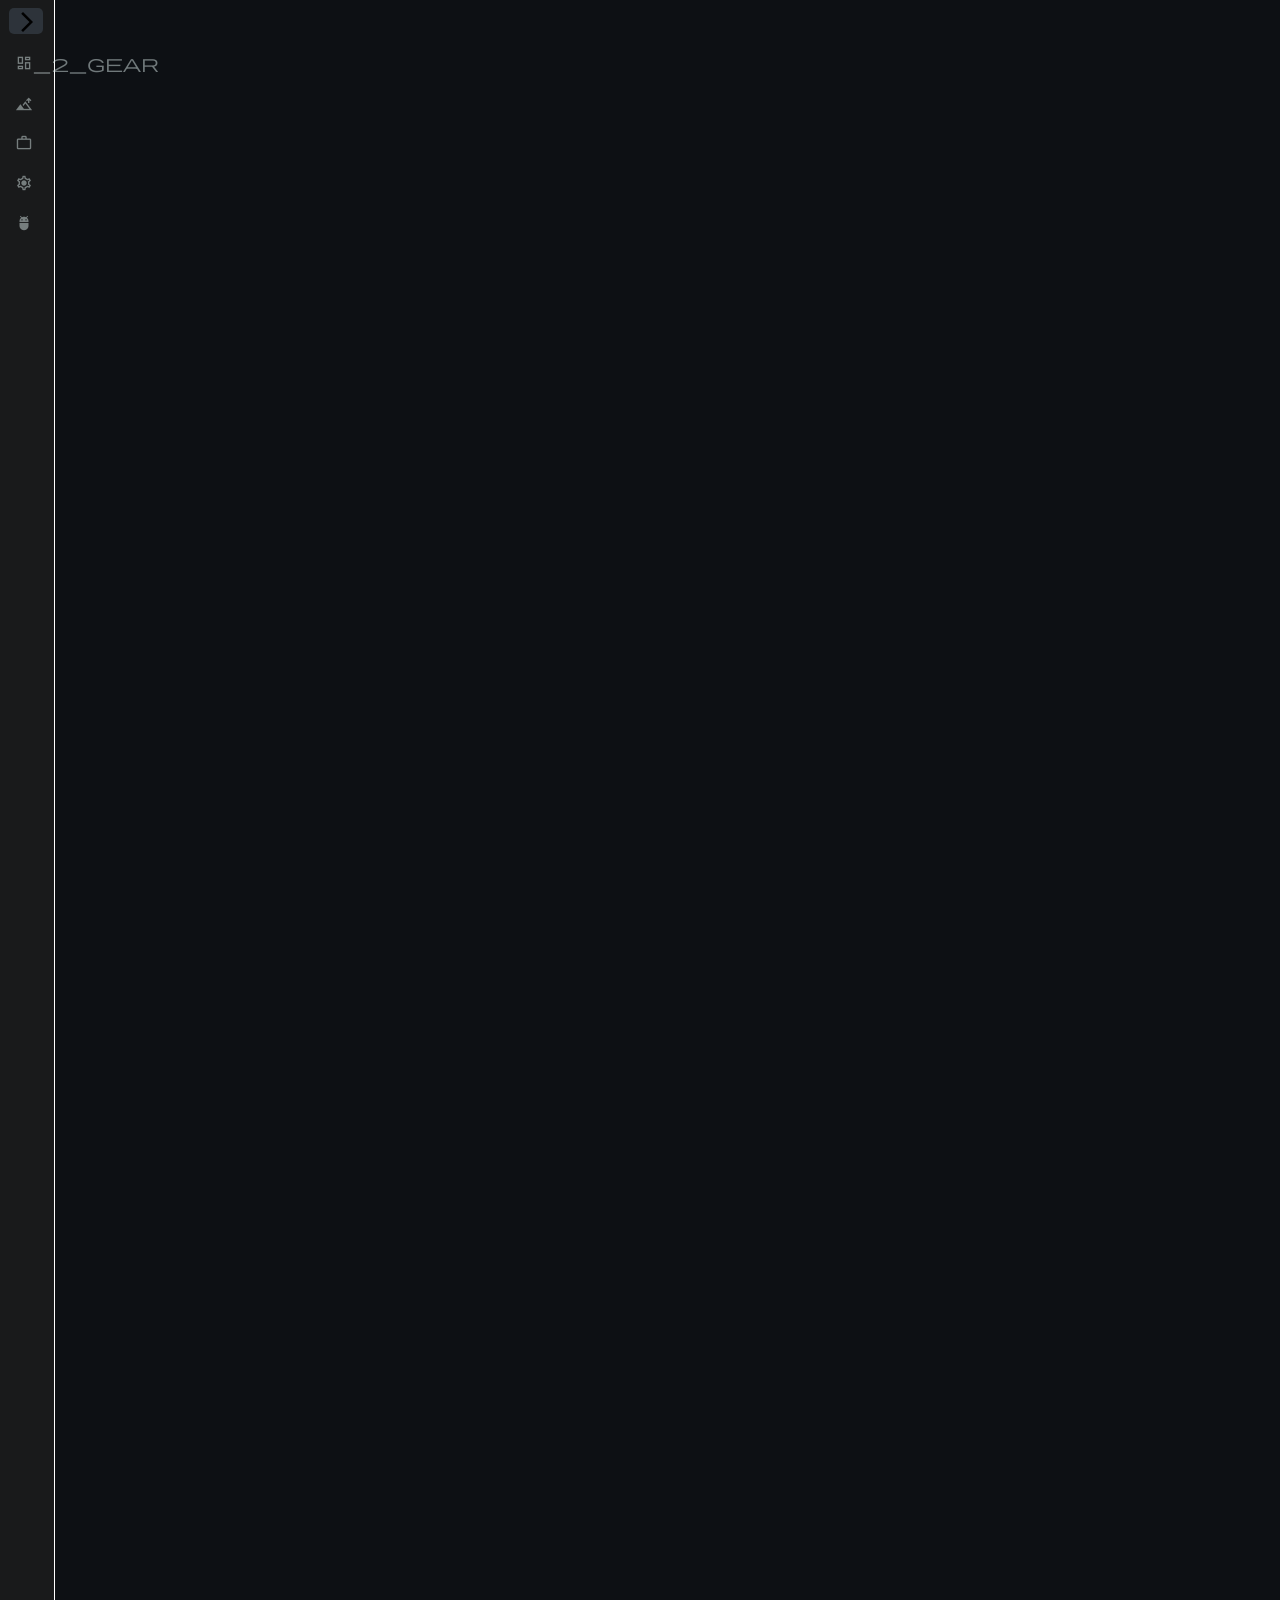
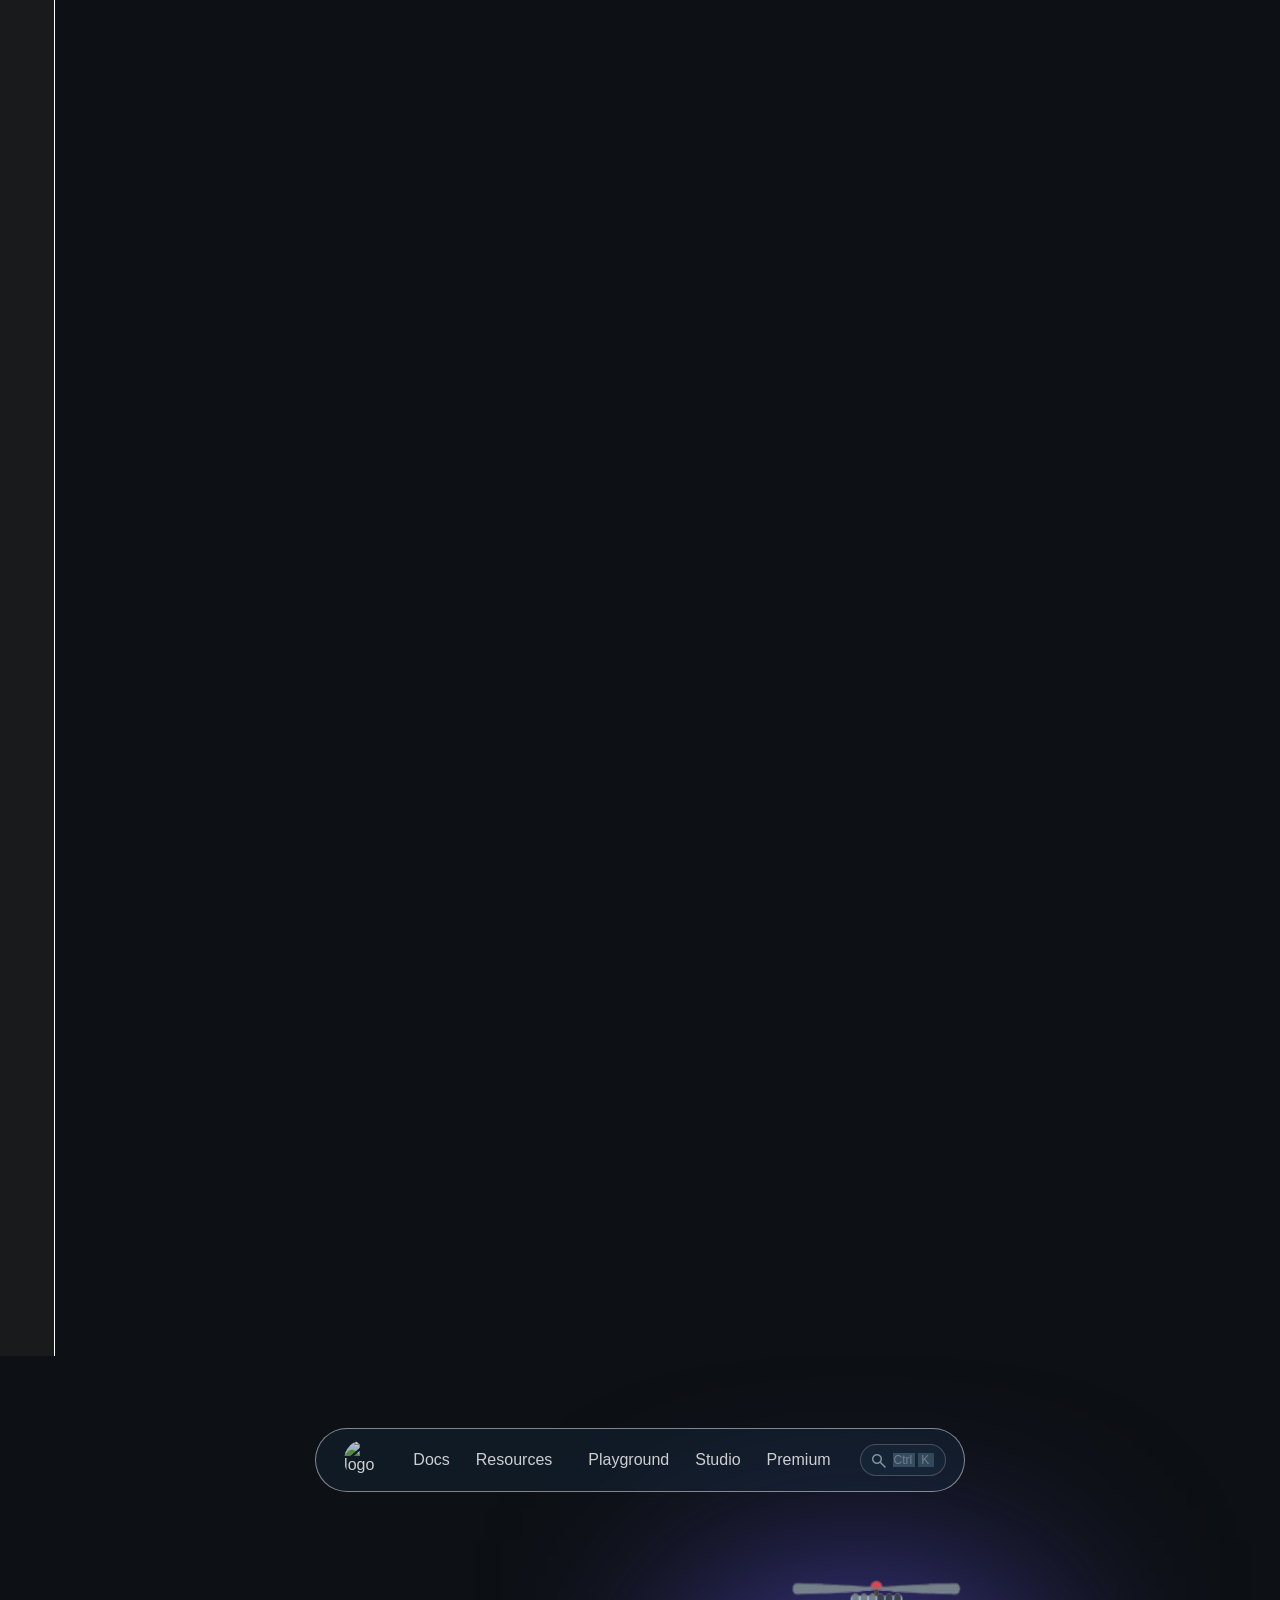
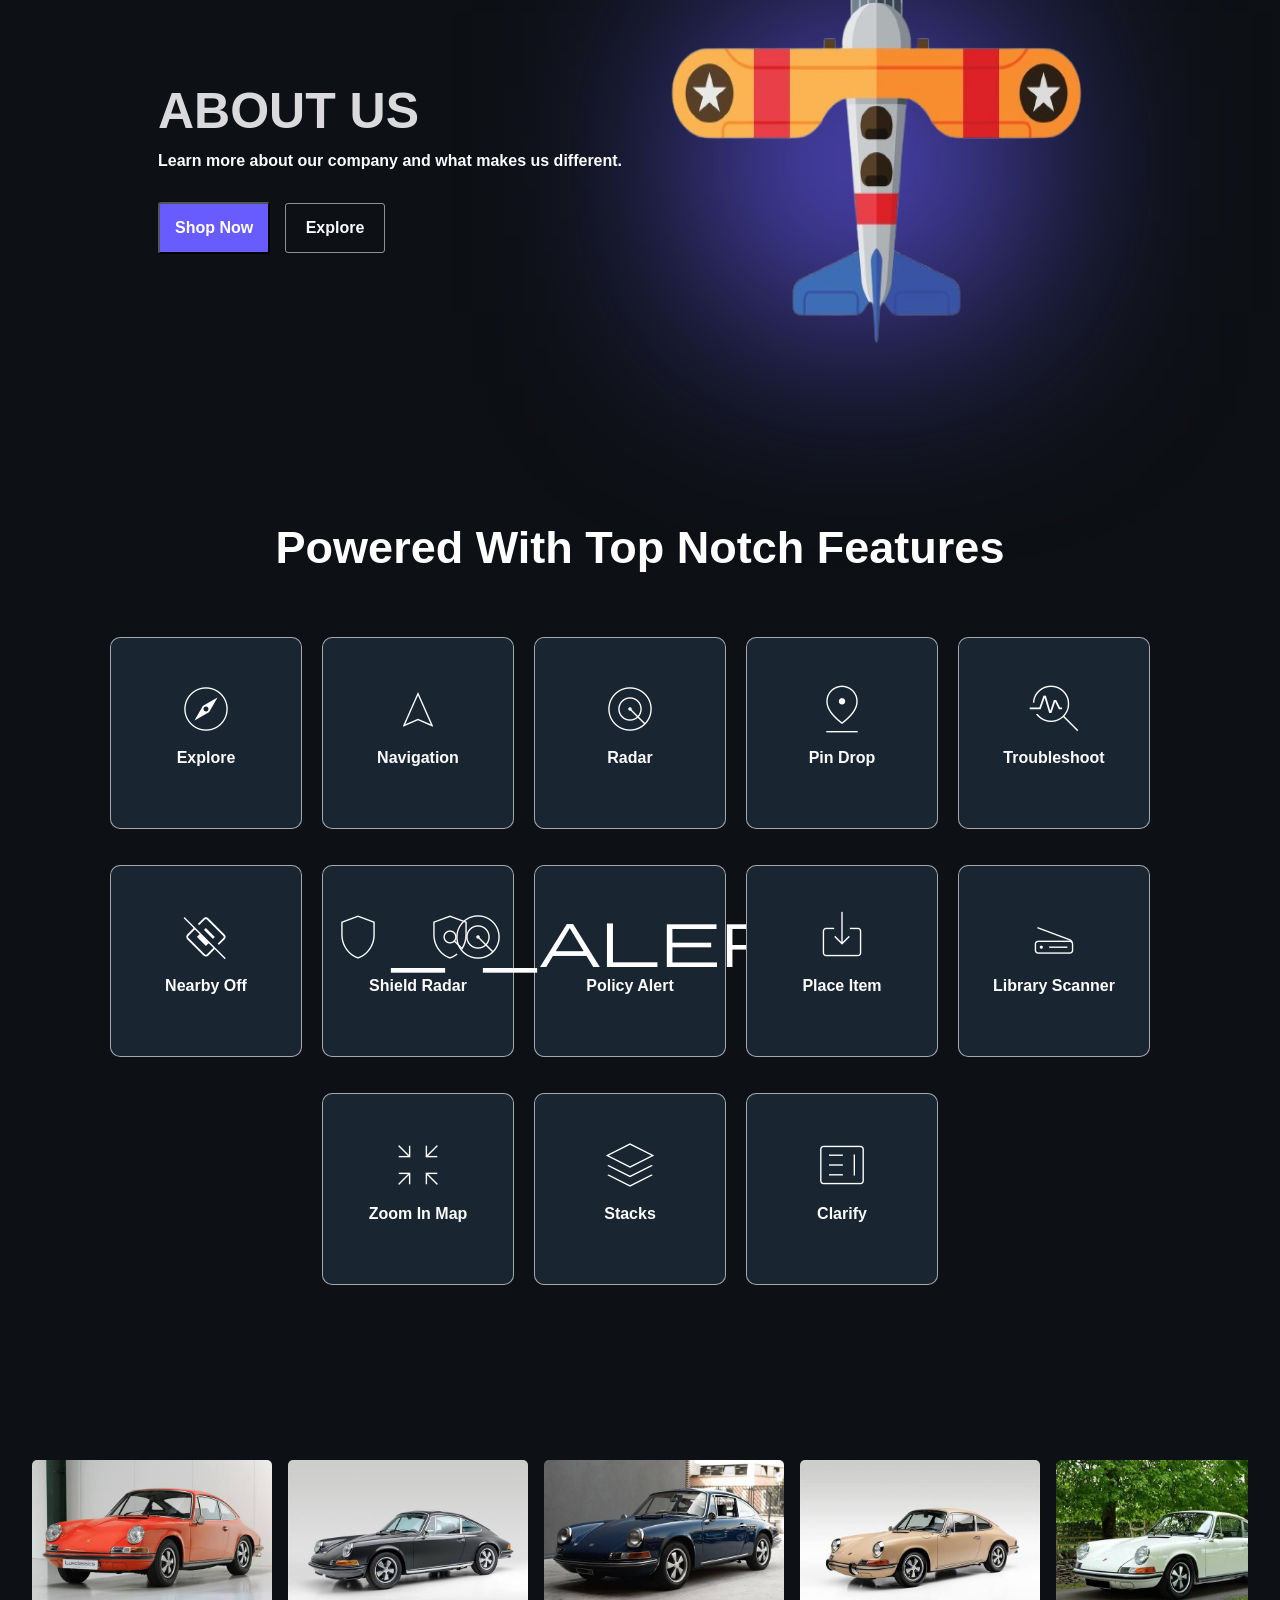
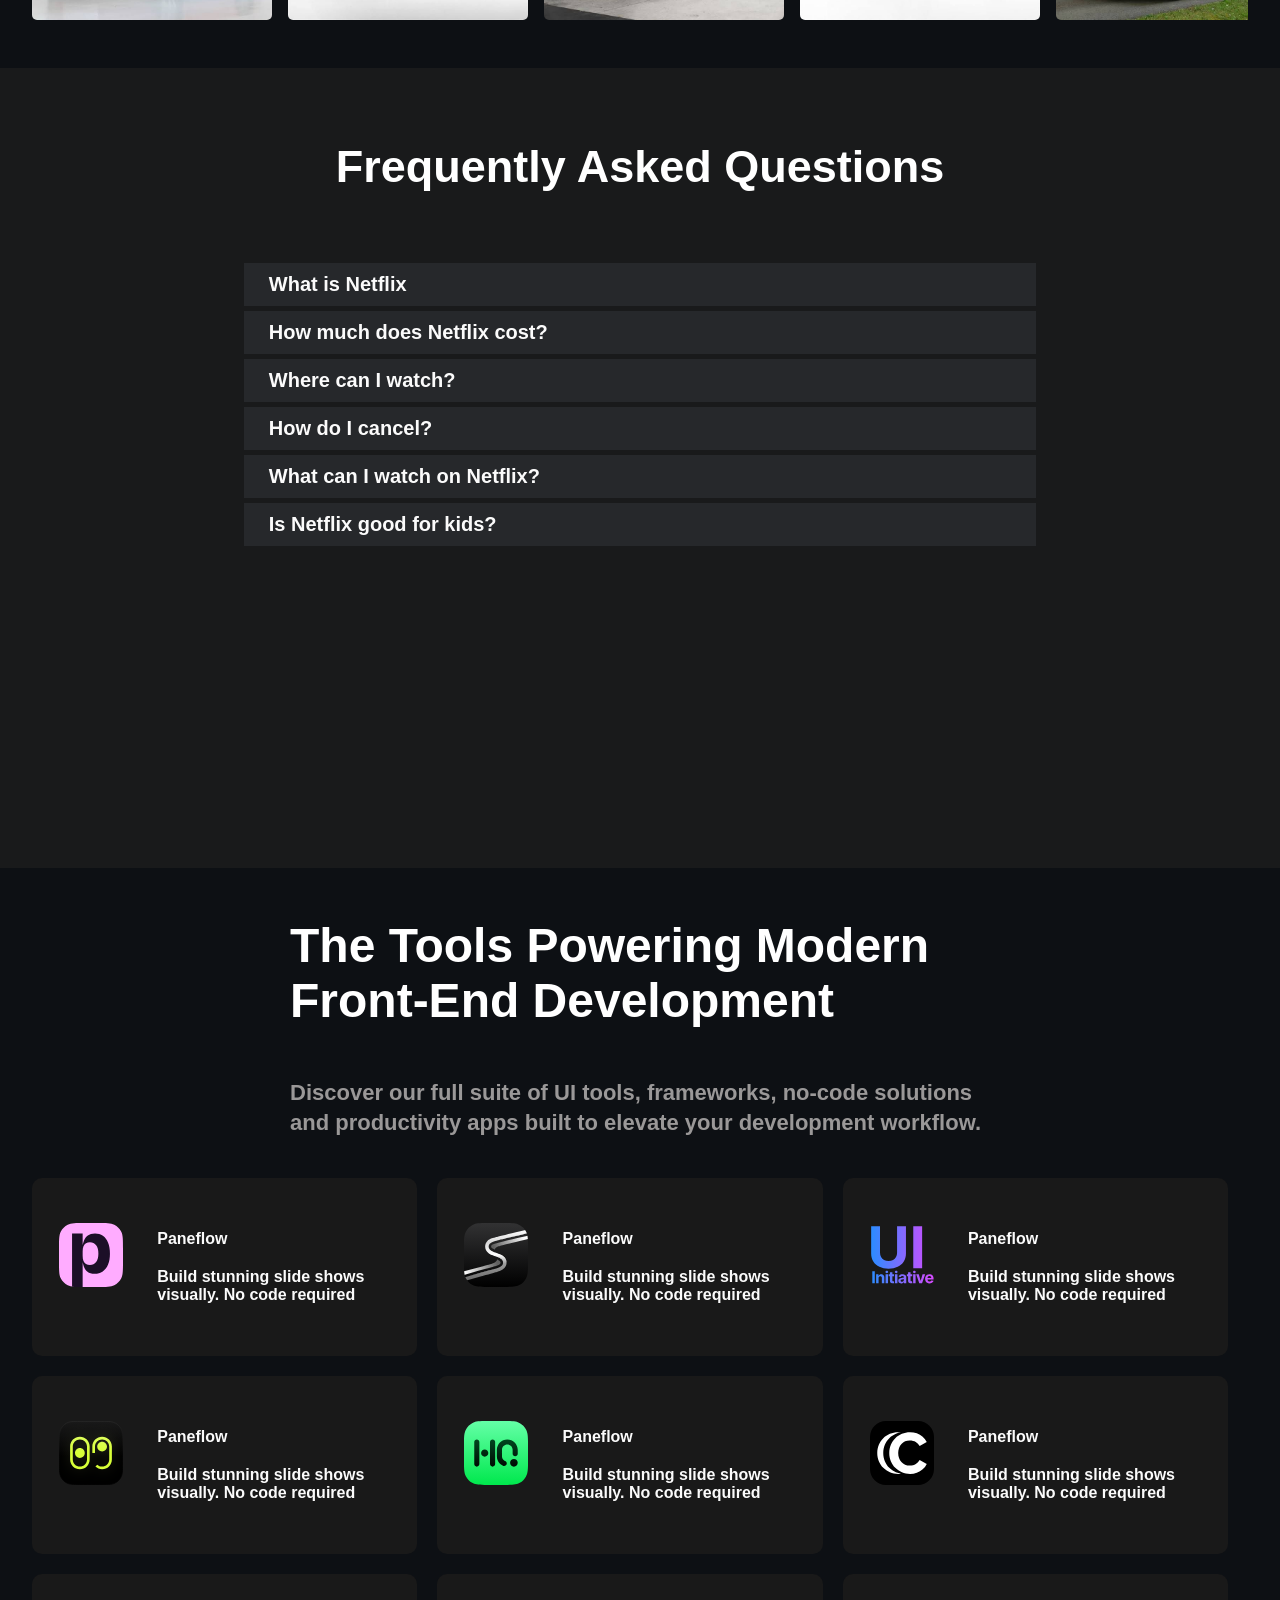
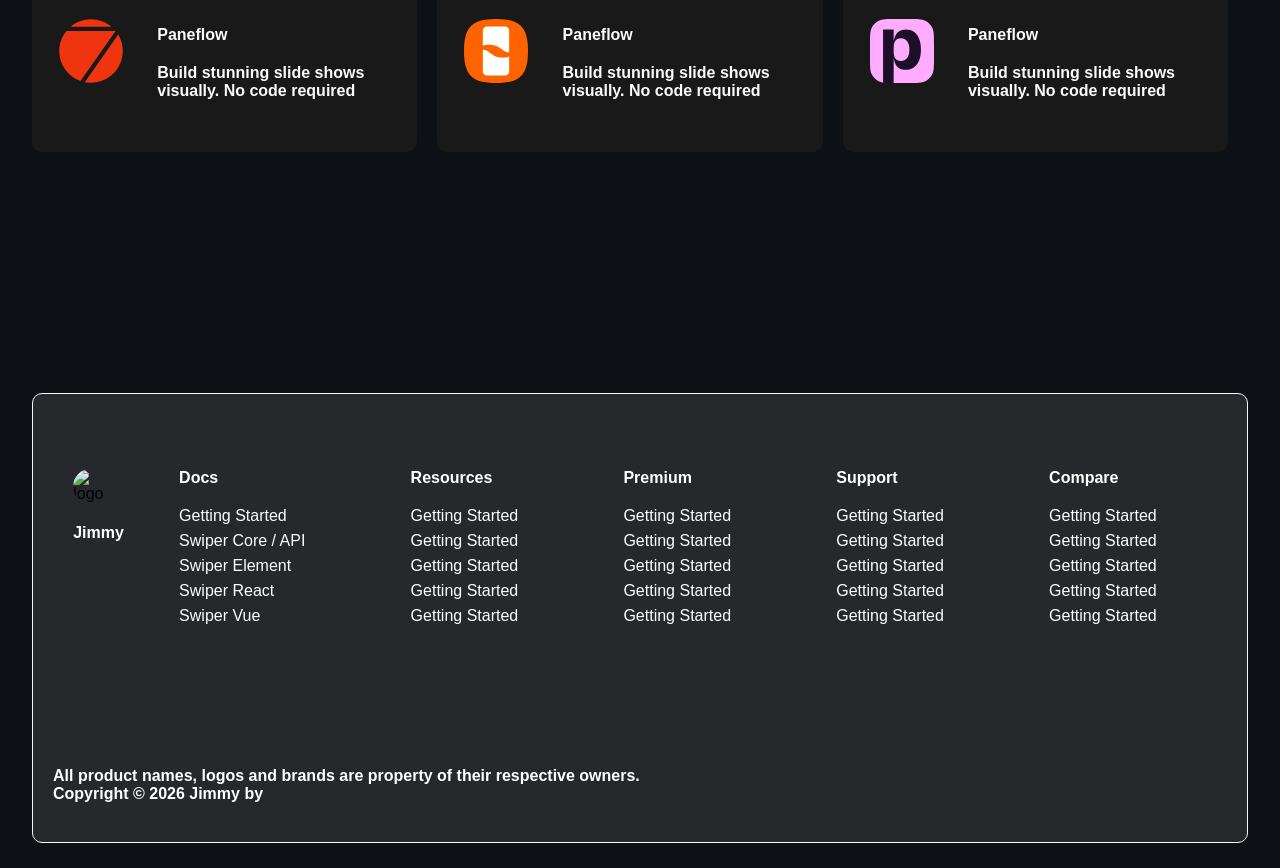
==== Pages/about.html @ 599d827f "Update about.html" ====
<!doctype html>
<html lang="en">
  <head>
    <meta charset="UTF-8" />
    <meta name="viewport" content="width=device-width, initial-scale=1.0" />
  <title>SWIPER ABOUT PRACTICE</title>
  <link rel="stylesheet" href="../Assets/CSS/reset.css">
  <link rel="stylesheet" href="../Assets/CSS/style.css">
  <link rel="stylesheet" href="../Assets/CSS/variables.css">
  <link rel="stylesheet" href="css/swiper-bundle.min.css">
  <script src="../Assets/JS/main.js" defer></script>

<link rel="preconnect" href="https://fonts.googleapis.com">
<link rel="preconnect" href="https://fonts.gstatic.com" crossorigin>
<link href="https://fonts.googleapis.com/css2?family=Inter:ital,opsz,wght@0,14..32,100..900;1,14..32,100..900&family=Poppins:ital,wght@0,100;0,200;0,300;0,400;0,500;0,600;0,700;0,800;0,900;1,100;1,200;1,300;1,400;1,500;1,600;1,700;1,800;1,900&family=Raleway:ital,wght@0,100..900;1,100..900&family=Roboto:ital,wght@0,100..900;1,100..900&display=swap" rel="stylesheet">

<link href="https://fonts.googleapis.com/css2?family=Material+Icons"
      rel="stylesheet">
      <link href="https://fonts.googleapis.com/css2?family=Material+Symbols+Outlined"
      rel="stylesheet">

  </head>
  <body>
<div class="app">

<aside class="sidebar">

  <header>
<span class="logo">DarkCom</span>

<button class="navy">
<span class="material-symbols-outlined">
arrow_back_ios
</span>

</button>

  </header>


<ul class="sidelinks">


<li data-panel="dashboard" class="sidelink"><a href="#">
  <span title="Dashboard" id="icony" class="material-symbols-outlined">
dashboard_2_gear
</span>
<span class="label">Dashboard</span>

</a></li>
<li data-panel="analytics" class="sidelink"><a href="#">
<span title="Analytics"  id="icony" class="material-symbols-outlined">
altitude
</span>
<span class="label">Analytics</span>

</a></li>
<li data-panel="projects" class="sidelink"><a href="#">
 <span title="Projects"  id="icony" class="material-symbols-outlined">
work
</span>
<span class="label">Projects</span>

</a></li>
<li data-panel="settings" class="sidelink"><a href="#">
<span title="Settings"  id="icony" class="material-symbols-outlined">
settings
</span>
<span class="label">Settings</span>

</a></li>
<li data-panel="technology" class="sidelink"><a href="#">
 <span title="Technology"  id="icony" class="material-symbols-outlined">
adb
</span>
<span class="label">Technology</span>

</a></li>



</ul>


<aside class="sidebar2">

        <div id="sidebar-content">

        </div>

    </aside>

</aside>



<div class="nav-conty">

<!--Nav Menu-->

<nav class="navbar">

<div class="logo" title="home">
  <a href="#"> <img class="logos" src="../Assets/Images/channel1.webp" alt="logo"></a>
 
</div>

<div hidden class="ham">
<span class="fes"></span>
<span class="sec"></span>
<span class="ted"></span>

</div>


<ul class="navlinks">
<li class="navlink active" title="Docs"><a href="../index.html">Docs</a></li>
<span class="conty">
  
</span>
<li class="navlink con" title="Resources"><a href="../Pages/about.html">Resources
<span class="g-icon"><ion-icon name="chevron-down-outline"></ion-icon></span>

</a></li>
<li class="navlink" title="Playground"><a href="../Pages/contact.html">Playground</a></li>
<li class="navlink" title="Studio"><a href="../Pages/services.html">Studio</a></li>
<li class="navlink jack"title="Premium"><a href="../Pages/about.html">Premium</a>
<ul class="droplinks">
  <li class="droplink" title="Capcom">
    <img class="dropimg" src="../Assets/Icons/uiinitiative.svg" alt="Capcom" title="Capcom">
    Capcom
  </li>
  <li class="droplink" title="Darkcom" >
     <img class="dropimg" src="../Assets/Icons/konsta.svg" alt="Darkcom" title="Darkcom">
    Darkcom</li>
  <li class="droplink" title="Se-game" >
     <img class="dropimg" src="../Assets/Icons/paneflow.svg" alt="Se-game" title="Se-game">
    Se-game</li>
</ul>

</li>

</ul>


<button title="Search" class="search-btn">
  <span id="search-icon" class="material-symbols-outlined">
search
</span>
<span class="keys">
<span class="ctrl">Ctrl</span>
<span class="k">K</span>
</span>

</button>
</nav>

<div class="s-head">
  <span class="material-symbols-outlined">
search
</span>
  <span class="material-symbols-outlined">
missing_controller
</span>
<input class="search-input" type="search" placeholder="Search Docs..."> 


</div>




<!--Hero Section-->
<section class="hero">
<header>

<div class="left">
<h1 class="tag-line1">ABOUT US</h1>
<p class="tag-line2">Learn more about our company and what makes us different.</p>

<div class="btns">
  <button class="btn">Shop Now</button>
  <button class="btn outlined">Explore</button>
</div>

</div>

<div class="right">
  <img src="../Assets/Images/img/Plane1-removebg-preview.png" alt="Aeroplane" title="Aeroplane" class="autoRotat">
  <div class="bg-color"></div>
</div>
</header>
<div class="time"></div>
</section>






  


<div class="kards2">

<h2 class="kardp">
Powered With Top Notch Features
</h2>

  <div class="box-wrap1a">

    <div class="boxx">
      <div class="box-tag">
  
 
    
 <div class="xboxwrap">
          <div class="iconwrap">
            <span id="iconme" class="material-symbols-outlined">
explore
</span>
          <p>Explore</p>
          </div>

      </div>
        </div>
      </div>



    <div class="boxx">
      <div class="box-tag">
          
 <div class="xboxwrap">
          <div class="iconwrap">
          <span id="iconme" class="material-symbols-outlined">
navigation
</span>
          <p>Navigation</p>
          </div>

      </div>
        </div>
      </div>
    <div class="boxx">
      <div class="box-tag">
           
  <div class="xboxwrap">
          <div class="iconwrap">
            <span id="iconme" class="material-symbols-outlined">
radar
</span>
          <p>Radar</p>
          </div>

      </div>
        </div>
      </div>



<div class="boxx"> <div class="box-tag">
             
  <div class="xboxwrap">
          <div class="iconwrap">
           <span id="iconme" class="material-symbols-outlined">
pin_drop
</span>
          <p>Pin Drop</p>
          </div>

      </div>
        </div></div>




<div class="boxx">

 <div class="box-tag">
            
 <div class="xboxwrap">
          <div class="iconwrap">
            <span id="iconme" class="material-symbols-outlined">
troubleshoot
</span>
          <p>Troubleshoot</p>
          </div>

      </div>
        </div>

</div>




    </div>

  <div class="box-wrap2a">

<div class="boxx">
 <div class="box-tag">
            
  <div class="xboxwrap">
          <div class="iconwrap">
            <span id="iconme" class="material-symbols-outlined">
nearby_off
</span>
          <p>Nearby Off</p>
          </div>

      </div>
        </div>

</div>
<div class="boxx">
 <div class="box-tag">
          
  <div class="xboxwrap">
          <div class="iconwrap">
           <span id="iconme" class="material-symbols-outlined">
shield_radar
</span>
          <p>Shield Radar</p>
          </div>

      </div>
        </div>

</div>
<div class="boxx">
 <div class="box-tag">
         
  <div class="xboxwrap">
          <div class="iconwrap">
            <span id="iconme" class="material-symbols-outlined">
policy_alert
</span>
          <p>Policy Alert</p>
          </div>

      </div>
        </div>

</div>



<div class="boxx">
 <div class="box-tag">
            
  <div class="xboxwrap">
          <div class="iconwrap">
         <span id="iconme" class="material-symbols-outlined">
place_item
</span>
          <p>Place Item</p>
          </div>

      </div>
        </div>

</div>




<div class="boxx">

 <div class="box-tag">
             
 <div class="xboxwrap">
          <div class="iconwrap">
           <span  id="iconme" class="material-symbols-outlined">
scanner
</span>
          <p>Library Scanner</p>
          </div>

      </div>
        </div>

</div>
  </div>

  <div class="box-wrap3a">

<div class="boxx">
 <div class="box-tag">
            
  <div class="xboxwrap">
          <div class="iconwrap">
           <span  id="iconme" class="material-symbols-outlined">
zoom_in_map
</span>
          <p>Zoom In Map</p>
          </div>

      </div>
        </div>

</div>

<div class="boxx">

 <div class="box-tag">
           
  <div class="xboxwrap">
          <div class="iconwrap">
          <span id="iconme" class="material-symbols-outlined">
stacks
</span>
          <p>Stacks</p>
          </div>

      </div>
        </div>

</div>



<div class="boxx">

 <div class="box-tag">
           
  <div class="xboxwrap">
          <div class="iconwrap">
           <span id="iconme" class="material-symbols-outlined">
clarify
</span>
          <p>Clarify</p>
          </div>

      </div>
        </div>


</div>
  </div>



  </div>



<!-- Carousel cards -->

<section class="ccc">
<div class="carousel-cards">

<div class="card"><img class="card-img" style=" border-radius: 5px;" src="../Assets/Images/img/WhatsApp Image 2025-05-24 at 10.26.03(1).jpeg" alt=""></div>
<div class="card"><img class="card-img" src="../Assets/Images/img/WhatsApp Image 2025-05-24 at 10.26.03(3).jpeg" alt=""></div>
<div class="card"><img class="card-img" src="../Assets/Images/img/WhatsApp Image 2025-05-24 at 10.26.03(4).jpeg" alt=""></div>
<div class="card"><img class="card-img" src="../Assets/Images/img/WhatsApp Image 2025-05-24 at 10.26.03.jpeg" alt=""></div>
<div class="card"><img class="card-img" src="../Assets/Images/img/WhatsApp Image 2025-05-24 at 10.27.23.jpeg" alt=""></div>
<div class="card"><img class="card-img" src="../Assets/Images/img/WhatsApp Image 2025-05-29 at 05.22.49_b879dd08.jpg" alt=""></div>
<div class="card"><img class="card-img" src="../Assets/Images/img/WhatsApp Image 2025-05-29 at 05.22.52_9913e143.jpg" alt=""></div>
<div class="card"><img class="card-img" src="../Assets/Images/img/WhatsApp Image 2025-05-29 at 05.22.50_098abbe1.jpg" alt=""></div>
<div class="card"><img class="card-img" src="../Assets/Images/img/WhatsApp Image 2025-05-29 at 05.22.51_66e9c7bd.jpg" alt=""></div>
<div class="card"><img class="card-img" src="../Assets/Images/img/WhatsApp Image 2025-05-24 at 10.27.23.jpeg" alt=""></div>
<div class="card"><img class="card-img" class="card-img" src="../Assets/Images/img/WhatsApp Image 2025-05-29 at 05.22.51_66e9c7bd.jpg" alt=""></div>
<div class="card"><img class="card-img" src="../Assets/Images/img/WhatsApp Image 2025-05-24 at 10.26.03(3).jpeg" alt=""></div>
<div class="card"><img class="card-img" src="../Assets/Images/img/WhatsApp Image 2025-05-24 at 10.27.23.jpeg" alt=""></div>
<!-- Duplicate the items -->
<div class="card"><img class="card-img" style=" border-radius: 5px;" src="../Assets/Images/img/WhatsApp Image 2025-05-24 at 10.26.03(1).jpeg" alt=""></div>
<div class="card"><img class="card-img" src="../Assets/Images/img/WhatsApp Image 2025-05-24 at 10.26.03(3).jpeg" alt=""></div>
<div class="card"><img class="card-img" src="../Assets/Images/img/WhatsApp Image 2025-05-24 at 10.26.03(4).jpeg" alt=""></div>
<div class="card"><img class="card-img" src="../Assets/Images/img/WhatsApp Image 2025-05-24 at 10.26.03.jpeg" alt=""></div>
<div class="card"><img class="card-img" src="../Assets/Images/img/WhatsApp Image 2025-05-24 at 10.27.23.jpeg" alt=""></div>
<div class="card"><img class="card-img" src="../Assets/Images/img/WhatsApp Image 2025-05-29 at 05.22.49_b879dd08.jpg" alt=""></div>
<div class="card"><img class="card-img" src="../Assets/Images/img/WhatsApp Image 2025-05-29 at 05.22.52_9913e143.jpg" alt=""></div>
<div class="card"><img class="card-img" src="../Assets/Images/img/WhatsApp Image 2025-05-29 at 05.22.50_098abbe1.jpg" alt=""></div>
<div class="card"><img class="card-img" src="../Assets/Images/img/WhatsApp Image 2025-05-29 at 05.22.51_66e9c7bd.jpg" alt=""></div>
<div class="card"><img class="card-img" src="../Assets/Images/img/WhatsApp Image 2025-05-24 at 10.27.23.jpeg" alt=""></div>
<div class="card"><img class="card-img" class="card-img" src="../Assets/Images/img/WhatsApp Image 2025-05-29 at 05.22.51_66e9c7bd.jpg" alt=""></div>
<div class="card"><img class="card-img" src="../Assets/Images/img/WhatsApp Image 2025-05-24 at 10.26.03(3).jpeg" alt=""></div>
<div class="card"><img class="card-img" src="../Assets/Images/img/WhatsApp Image 2025-05-24 at 10.27.23.jpeg" alt=""></div>


</div>


</section>




<!-- FAQs --> 

<section class="faq-conty">

  <h3 class="heady">Frequently Asked Questions</h3>

<div class="faq-list">

  <div class="faq">

    <div class="ques">
      <p>What is Netflix</p>
      <span class="faqy"><ion-icon name="add-outline"></ion-icon></span>
    </div>

    <div class="ans">
      <p>Lorem ipsum dolor sit amet consectetur adipisicing elit. Recusandae, aliquid?</p>
    </div>

</div>


  <div class="faq">

    <div class="ques">
      <p>How much does Netflix cost?</p>
      <span class="faqy"><ion-icon name="add-outline"></ion-icon></span>
    </div>

    <div class="ans">
      <p>Lorem ipsum dolor sit amet consectetur adipisicing elit. Recusandae, aliquid?</p>
    </div>
</div>


  <div class="faq">

    <div class="ques">
      <p>Where can I watch?</p>
      <span class="faqy"><ion-icon name="add-outline"></ion-icon></span>
    </div>

    <div class="ans">
      <p>Lorem ipsum dolor sit amet consectetur adipisicing elit. Recusandae, aliquid?</p>
    </div>
</div>


  <div class="faq">

    <div class="ques">
      <p>How do I cancel?</p>
      <span class="faqy"><ion-icon name="add-outline"></ion-icon></span>
    </div>

    <div class="ans">
      <p>Lorem ipsum dolor sit amet consectetur adipisicing elit. Recusandae, aliquid?</p>
    </div>
</div>


  <div class="faq">

    <div class="ques">
      <p>What can I watch on Netflix?</p>
      <span class="faqy"><ion-icon name="add-outline"></ion-icon></span>
    </div>

    <div class="ans">
      <p>Lorem ipsum dolor sit amet consectetur adipisicing elit. Recusandae, aliquid?</p>
    </div>
</div>


  <div class="faq">

    <div class="ques">
      <p>Is Netflix good for kids?</p>
      <span class="faqy"><ion-icon name="add-outline"></ion-icon></span>
    </div>

    <div class="ans">
      <p>Lorem ipsum dolor sit amet consectetur adipisicing elit. Recusandae, aliquid?</p>
    </div>
</div>


</div>


</section>



<!-- Cards -->



<div class="kards">


<div class="topwrap">
  <h2 class="tophead">The Tools Powering Modern Front-End Development</h2>
</div>
<div class="lowrap"><p class="lowhead">Discover our full suite of UI tools, frameworks, no-code solutions and productivity apps built to elevate your development workflow.</p></div>


  <div class="box-wrap1">


    <div class="box">
      <div class="box-tag">
        <img class="pic-log" src="../Assets/Icons/paneflow.svg" alt="">     
 <div class="log-tag">
          <div class="tagwrap">
            <p>Paneflow</p>
          <p>Build stunning slide shows visually. No code required</p>
          </div>

      </div>
        </div>
      </div>



<div class="box"> <div class="box-tag">
        <img class="pic-log" src="../Assets/Icons/swiper-studio-logo.svg" alt="">     
 <div class="log-tag">
          <div class="tagwrap">
            <p>Paneflow</p>
          <p>Build stunning slide shows visually. No code required</p>
          </div>

      </div>
        </div></div>




<div class="box">

 <div class="box-tag">
        <img class="pic-log" src="../Assets/Icons/uiinitiative.svg" alt="">     
 <div class="log-tag">
          <div class="tagwrap">
            <p>Paneflow</p>
          <p>Build stunning slide shows visually. No code required</p>
          </div>

      </div>
        </div>

</div>

    </div>

  <div class="box-wrap2">

<div class="box">
 <div class="box-tag">
        <img class="pic-log" src="../Assets/Icons/t0ggles.svg" alt="">     
 <div class="log-tag">
          <div class="tagwrap">
            <p>Paneflow</p>
          <p>Build stunning slide shows visually. No code required</p>
          </div>

      </div>
        </div>

</div>



<div class="box">
 <div class="box-tag">
        <img class="pic-log" src="../Assets/Icons/startpagehq.svg" alt="">     
 <div class="log-tag">
          <div class="tagwrap">
            <p>Paneflow</p>
          <p>Build stunning slide shows visually. No code required</p>
          </div>

      </div>
        </div>

</div>




<div class="box">

 <div class="box-tag">
        <img class="pic-log" src="../Assets/Icons/cladd.svg" alt="">     
 <div class="log-tag">
          <div class="tagwrap">
            <p>Paneflow</p>
          <p>Build stunning slide shows visually. No code required</p>
          </div>

      </div>
        </div>

</div>
  </div>

  <div class="box-wrap3">

<div class="box">
 <div class="box-tag">
        <img class="pic-log" src="../Assets/Icons/framework7.svg" alt="">     
 <div class="log-tag">
          <div class="tagwrap">
            <p>Paneflow</p>
          <p>Build stunning slide shows visually. No code required</p>
          </div>

      </div>
        </div>

</div>

<div class="box">

 <div class="box-tag">
        <img class="pic-log" src="../Assets/Icons/konsta.svg" alt="">     
 <div class="log-tag">
          <div class="tagwrap">
            <p>Paneflow</p>
          <p>Build stunning slide shows visually. No code required</p>
          </div>

      </div>
        </div>

</div>



<div class="box">

 <div class="box-tag">
        <img class="pic-log" src="../Assets/Icons/paneflow.svg" alt="">     
 <div class="log-tag">
          <div class="tagwrap">
            <p>Paneflow</p>
          <p>Build stunning slide shows visually. No code required</p>
          </div>

      </div>
        </div>


</div>
  </div>



  </div>




<!-- Footer -->

<footer>
<div class="footer-wrap">
  <div class="footer-links">
<div class="logo-wrap">
   
  <img class="footer-logo" src="../Assets/Images/channel1.webp" alt="logo" title="logo">
 <p class="logo-name">Jimmy</p>
</div>


<div class="docs">
  <p class="topic">Docs</p>
<span class="subs"><a href="#">Getting Started</a></span>
<span class="subs"><a href="#">Swiper Core / API</a></span>
<span class="subs"><a href="#">Swiper Element</a></span>
<span class="subs"><a href="#">Swiper React</a></span>
<span class="subs"><a href="#">Swiper Vue</a></span>

</div>
<div class="docs">
    <p class="topic">Resources</p>
<span class="subs"><a href="#">Getting Started</a></span>
<span class="subs"><a href="#">Getting Started</a></span>
<span class="subs"><a href="#">Getting Started</a></span>
<span class="subs"><a href="#">Getting Started</a></span>
<span class="subs"><a href="#">Getting Started</a></span>

</div>




<div class="docs">
    <p class="topic">Premium</p>
<span class="subs"><a href="#">Getting Started</a></span>
<span class="subs"><a href="#">Getting Started</a></span>
<span class="subs"><a href="#">Getting Started</a></span>
<span class="subs"><a href="#">Getting Started</a></span>
<span class="subs"><a href="#">Getting Started</a></span>

</div>
<div class="docs">
    <p class="topic">Support</p>
<span class="subs"><a href="#">Getting Started</a></span>
<span class="subs"><a href="#">Getting Started</a></span>
<span class="subs"><a href="#">Getting Started</a></span>
<span class="subs"><a href="#">Getting Started</a></span>
<span class="subs"><a href="#">Getting Started</a></span>

</div>
<div class="docs">
    <p class="topic">Compare</p>
<span class="subs"><a href="#">Getting Started</a></span>
<span class="subs"><a href="#">Getting Started</a></span>
<span class="subs"><a href="#">Getting Started</a></span>
<span class="subs"><a href="#">Getting Started</a></span>
<span class="subs"><a href="#">Getting Started</a></span>

</div>




</div>

<span class="copyright">

  <p class="copy-subs">All product names, logos and brands are property of their respective owners.</p>

  <p class="copy-subs">Copyright © 2026 Jimmy by </p>
  
</span>


</div>


</footer>




</div>







</div>



</div>





    <script src="js/swiper-bundle.min.js" ></script>
    <script
      type="module"
      src="https://unpkg.com/ionicons@8.0.13/dist/ionicons/ionicons.esm.js"
    ></script>
    <script
      nomodule
      src="https://unpkg.com/ionicons@8.0.13/dist/ionicons/ionicons.js"
    ></script>
  </body>
</html>
---- Assets/CSS/style.css ----
header {
  display: flex;
  justify-content: space-around;
  padding-bottom: 10px;
  transition: all 0.3s ease;
}

.sidebar {
  width: 250px;
  background-color: #191a1b;
  border-right: 1px solid #fff;
  height: 100%;
  position: sticky;
  top: 0;
  box-sizing: border-box;
  box-shadow: inset;
  transition: width 0.2s ease;
  z-index: 999;
}

/* drag-to-open */

.sidebar.collapsed {
  width: 55px;
}

.sidebar.collapsed .sidelink .label {
  display: none;
  /* opacity: 0; */
  pointer-events: none;
}

.sidelink .label {
  transition: 0.2s ease;
}

.logo {
  color: white;
  margin-left: 0px;
  margin-top: 10px;
}

.sidebar.collapsed .logo {
  opacity: 0;
}

.navy {
  margin-top: 8px;
  background-color: #363e46b6;
  border: none;
  padding-left: 10px;
  transition: transform 0.2s ease;
  border-radius: 5px;
  margin-left: 140px;
  font-size: 10px;
}
.navy:hover {
  color: white;
}

.sidebar.collapsed .navy {
  transform: rotate(180deg);
  margin-left: -70px;
}

.contyyy .main-content {
  flex: 1;
  padding: 20px;
}

.contyyy {
  display: flex;
}

.sidelinks {
  display: flex;
  flex-direction: column;
  align-items: flex-start;
  justify-content: flex-start;
  list-style: none;
  padding: px px;
  padding-left: 10px;
  transition: all 0.3s ease;
}

.sidebar.collapsed .sidelinks {
  margin-left: -5px;
}
.label {
  margin-top: 20px;
  margin-left: 7px;
}

.sidelink span {
  vertical-align: top;
  font-size: 18px;
}

.sidelink {
  display: flex;
  align-items: center;
  justify-content: space-around;
}

.sidelink a {
  padding: 8px 8px;
  padding-right: 70px;
  list-style: none;
  text-decoration: none;
  color: #d5e2e27f;
  font-weight: 500;
  font-family: inter;
  transition: all 0.3s;
}

.sidebar.collapsed .sidelink a {
  padding: 10px;
}

.sidelink:hover a {
  background-color: #050606;
  border-radius: 5px;
  color: white;
  margin-left: 3px;
}

/* Navbar */

.nav-conty {
  margin-top: 72px;
  display: flex;
  flex-direction: column;
  align-items: center;
  align-self: center;
  width: 100vw;
}

.logos {
  height: 40px;
  width: 40px;
  border-radius: 50%;
  margin-left: 20px;
  margin-top: -10px;
}

.navbar {
  background-color: #19344e66;
  display: flex;
  align-items: center;
  justify-content: space-around;
  height: 64px;
  max-width: 650px;
  border: 1px solid #ffffff9a;
  opacity: 80%;
  z-index: 999;
  width: 100%;
  border-radius: 50px;
  margin-bottom: 0px;
  position: sticky;
  top: 15px;
}

.navlinks {
  display: flex;
  justify-content: center;
  align-items: center;
  padding: px px;
  margin: px px;
  position: relative;
  white-space: nowrap;
  transition: 0.3s ease;
}

.con:hover .g-icon {
  transform: translateY(-2px) rotate(-180deg);
}

.g-icon {
  margin-left: 10px;
}

.con a {
  display: flex;
}

.navlink {
  list-style: none;
  margin-left: px;
  padding: 12px 12px;
  border: 1px solid transparent;
}
a {
  text-decoration: none;
  color: rgb(255, 254, 254);
}

.navlink:hover a {
  color: #5aaaf9;
}

.droplinks {
  margin-top: 5px;
  background-color: var(--color-bg-primary);
  position: absolute;
  border-radius: 8px;
  display: none;
  padding: px px;
  margin-left: -45px;
  transition: all 0.3s ease;
}

.droplink {
  list-style: none;
  margin-bottom: 0px;
  margin-right: 0px;
  padding: 15px 15px;
  cursor: pointer;
  padding-right: 50px;
  padding-left: 30px;
  display: flex;
  align-items: center;
  justify-content: space-between;
}

.dropimg {
  height: 20px;
  width: 20px;
  margin-right: 10px;
}
.droplink {
  color: rgb(252, 248, 248);
}

.droplink:hover {
  background-color: #11121a;
  border-radius: 8px;
  color: #4885c4;
}

.jack:hover .droplinks {
  display: block;
}

/* Search Bar */

.search-btn {
  display: flex;
  height: 32px;
  width: 86px;
  border-radius: 20px;
  align-items: center;
  justify-content: center;
  background-color: #223a5358;
  border: 1px solid #8080809e;
  margin-right: 10px;
  cursor: pointer;
}

.search-btn:hover {
  border: 1px solid #fff;
}

.search-input {
  height: 35px;
  width: 480px;
  border: 2px solid #3d62f7;
  border-radius: 5px;
}

.s-head {
  height: 50px;
  width: 560px;
  background-color: #fffffffc;
  border-radius: 10px;
  margin-top: 70px;
  display: none;
   position: absolute;
}

.s-head.active {
  display: flex;
  align-items: center;
  justify-content: center;
  
}

input::placeholder {
  padding-left: 200px;
}

.keys {
  display: flex;
  justify-content: center;
  align-items: center;
}

.ctrl {
  background-color: #55778ca8;
  margin-right: 3px;
  padding-left: 1px;
  padding-right: 3px;
  color: #8d9aaa;
  font-size: 12px;
}

.k {
  background-color: #55778c98;
  margin-right: 3px;
  padding-left: 3px;
  padding-right: 5px;
  color: #8d9aaa;
  font-size: 12px;
}

#search-icon {
  height: 16px;
  width: 16px;
  vertical-align: top;
  margin-top: -3px;
  margin-right: 8px;
  font-size: 20px;
  color: #9eb3bf;
}

.ham {
  display: none;
}

.fes,
.sec,
.ted {
  position: relative;
  height: 3px;
  width: 25px;
  display: block;
  background-color: #eeecee;
  margin-bottom: 5px;
  transition: 0.2s ease-in-out;
}

.fes {
  transform: rotate(0deg);
}

.ted {
  transform: rotate(0deg);
}

.ham.active .fes {
  transform: translateY(8px) rotate(45deg);
}
.ham.active .ted {
  bottom: -8px;
  transform: translateY(-8px) rotate(-45deg);
}
.ham.active .sec {
  display: none;
}

/*  hero Section*/

/* .time{ 
  padding-left: 0;
margin-left: 0;
width: 100vw;
height: 5px;
background-color: rgb(193, 28, 28);
position: absolute;
z-index: 100;
bottom: 0;
top: 0;
margin-bottom: 0px;
animation: progress 2s linear 1 forwards;
}
*/

.left {
  width: min(50%, 95%);
  animation: appear1 2s linear;
}

.hero {
  max-width: 1600px;
  margin-inline: auto;
  height: 600px;
  padding: 0 32px;
  margin-top: 20px;
  padding-bottom: 100px;
  animation: appearxx linear;
  animation-timeline: view();
  animation-range: entry 0;
}

.bg-color {
  background-color: #695cfed0;
  filter: blur(110px);
  height: 300px;
  width: 300px;
  position: absolute;
  top: 0;
  margin-left: 80px;
  margin-top: 100px;
  z-index: -999;
}

img {
  width: 100%;
  display: flex;
  object-fit: fill;
  height: 160px;
  border-radius: 5px;
}

.right img {
  height: 500px;
  width: 500px;
  /*
  animation: appear2 2s linear;
  animation-range: entry 0 cover;
*/
}

.autoRotate {
  animation: autoRotateAnimation;
  animation-timeline: view();
}

header {
  display: flex;
  align-items: center;
  justify-content: center;
  position: relative;
}

.hero header .left {
  margin-left: 0;
  margin-right: 0;
}
h1 {
  font-size: 50px;
  line-height: 100%;
  font-weight: 800;
  letter-spacing: -1;
  margin: 16px 0;
  background: linear-gradient(90deg, #dadadd 25%, #dadadb 50%);
  background-clip: text;
  color: transparent;
}

p {
  font-weight: 550;
  color: rgb(251, 251, 251);
}

.btns {
  margin-top: 24px;
  margin-top: 32px;
}

.btn {
  background-color: #695cfe;
  padding: 15px 15px;
  margin-right: 10px;
  border-radius: 3px;
  color: white;
  font-weight: 700;
}

.btn:hover {
  background-color: #fffffffb;
  color: #000000;
}

.btn.outlined {
  padding-right: 20px;
  padding-left: 20px;
  background-color: transparent;
  color: #fbfbff;
  border: 1px solid #fffeff89;
}

.btn.outlined:hover {
  border: 1px solid #fffdfd;
}

/* Cards2 */

.kards2 {
  width: 1216px;
  height: 900px;
  display: inline;
  animation: appearxx linear;
  animation-timeline: view();
  animation-range: entry 0;

  
}






.box-wrap1a {
  display: flex;
  justify-content: center;
  align-items: center;
  width: 1216px;
  height: 178px;
  margin-bottom: 50px;
}

.box-wrap2a {
  display: flex;
  justify-content: center;
  align-items: center;
  width: 1216px;
  height: 178px;
  margin-bottom: 50px;
}

.box-wrap3a {
  display: flex;
  justify-content: center;
  align-items: center;
  width: 1216px;
  height: 178px;
}

.boxx {
  height: 192px;
  width: 192px;
  margin-right: 20px;
  margin-bottom: 20px;
  border-radius: 10px;
  background-color: #192631;
  border: 1px solid #ffffff9a;
  display: flex;
  justify-content: center;
  cursor: pointer;

}

.boxx:hover {
  background-color: #1926315f;
  transition: all 0.3s ease;
}

.pic-log {
  height: 64px;
  width: 64px;
  margin-top: 10px;
}

.kardp {
  color: #ffffff;
  font-weight: 900;
  font-size: 45px;
  text-align: center;
  margin-top: 10px;
  margin-bottom: 80px;
}

.xboxwrap {
  height: 150px;
  width: 128px;
  background-colo: #7f7e7e;
  display: flex;
  justify-content: center;
  align-items: center;
  margin-left: -15px;
}

.iconwrap {
  height: px;
  width: px;
  gap: 10px;
  background-colo: #acdbf3;
  display: flex;
  flex-direction: column;
  justify-content: center;
  align-items: center;
  margin-top: -50px;
}

#iconme {
  font-size: 60px;
  color: #ffffff;
  font-weight: 100;
}

/* carousel */

.carousel-cards {
  width: 1216px;
  overflow-x: auto;
  margin: 3em auto;
  display: flex;
  gap: 1em;
  scroll-behavior: smooth;
  margin-left: 0px;
  anchor-name: --carousels;
  scroll-snap-type: x mandatory;
  scroll-marker-group: after;
 

  
}

.carousel-cards::scroll-marker-group {
  display: flex;
  justify-content: center;
  gap: 2px;
  
  
}

.card::scroll-marker {
  content: "";
  height: 10px;
  width: 10px;
  background-color: #484848;
  border-radius: 50%;
  margin-top: -30px;

  
  
}

.card::scroll-marker:target-current {
  background-color: #5a5af7;
  
  
}

.carousel-cards::-webkit-scrollbar {
  display: none;
  
}

.carousel-cards::scroll-button(right),
.carousel-cards::scroll-button(left) {
  
  content: "→";
  border: none;
  /* Permalink - use to edit and share this gradient: https://colorzilla.com/gradient-editor/#cedbe9+0,aac5de+10,419ad6+21,419ad6+21,419ad6+30,3a84c3+37,3a84c3+39,3a84c3+48,3a84c3+48,6199c7+50,4bb8f0+52,4bb8f0+52,419ad6+59,3a8bc2+84,26558b+100 */
  background: linear-gradient(
    135deg,
    #cedbe9 0%,
    #aac5de 10%,
    #419ad6 21%,
    #419ad6 21%,
    #419ad6 30%,
    #3a84c3 37%,
    #3a84c3 39%,
    #3a84c3 48%,
    #3a84c3 48%,
    #6199c7 50%,
    #4bb8f0 52%,
    #4bb8f0 52%,
    #419ad6 59%,
    #3a8bc2 84%,
    #26558b 100%
  ); /* W3C, IE10+, FF16+, Chrome26+, Opera12+, Safari7+ */

  background-color: #2020ea;
  font-family: Roboto;
  font-size: 18px;
  font-weight: 900;
  color: bisque;
  height: 40px;
  width: 40px;
  border-radius: 50%;
  padding-bottom: 5px;
  cursor: pointer;
  position: fixed;
  position-anchor: --carousels;
  position-area: right center;
  translate: 130%;
  
  
}

.carousel-cards::scroll-button(right):disabled,
.carousel-cards::scroll-button(left):disabled {
  opacity: 0.5;
  cursor: auto;
  
  
}

.carousel-cards::scroll-button(left) {
  content: "←";
  position-area: left center;
  translate: -150%;
 
  
}

.card {
  flex: 0 0 15em;
  height: 160px;
  border-radius: 0.5em;
  text-align: center;
  align-content: center;
  scroll-snap-align: start;
 
}

.card img {
    animation: slide 11s linear infinite alternate;
    animation-play-state: running;
}

/* Faq */

.faq-conty {
  height: 800px;
  width: 100%;
  background-color: #191a1b;
  display: flex;
  flex-direction: column;
  align-items: center;
  justify-content: center;
  animation: appearxx linear;
  animation-timeline: view();
  animation-range: entry 0;
}

.heady {
  font-weight: 600;
  font-size: 45px;
  color: #ffffff;
  margin-bottom: 70px;
  margin-top: -250px;
}

.ques {
  background-color: #26282B;
  padding: 10px 25px;
  font-size: 20px;
  display: flex;
  justify-content: space-between;
  cursor: pointer;
  transition: all 0.3s ease;
}

.ques:hover {
  background-color: #0D1014;
}

.ans {
  max-height: 0;
  overflow: hidden;
  transition: max-height 0.3s ease-in-out;
}

.ans p {
  background-color: #5f5f5f;
  padding: 10px 25px;
  font-size: 20px;
  border-top: 1px solid #03070b;
}

.faqy {
  color: #ffffff;
  font-weight: 900;
}

.faq-list {
  display: flex;
  flex-direction: column;
  align-items: center;
  justify-content: center;
  gap: 5px;
}

/* Cards */

.kards {
  width: 1216px;
  height: 1100px;
  display: inline;
  animation: appearxx linear;
  animation-timeline: view();
  animation-range: entry 0;
}

.box-wrap1 {
  display: flex;
  justify-content: center;
  align-items: center;
  width: 1216px;
  height: 178px;
  margin-bottom: 20px;
}

.box-wrap2 {
  display: flex;
  justify-content: center;
  align-items: center;
  width: 1216px;
  height: 178px;
  margin-bottom: 20px;
}

.box-wrap3 {
  display: flex;
  justify-content: center;
  align-items: center;
  width: 1216px;
  height: 178px;
}

.box {
  height: 178px;
  width: 395px;
  background-color: #4c12df;
  margin-right: 20px;
  margin-bottom: 20px;
  border-radius: 10px;
  background-color: #191919;
  cursor: pointer;
}

.box:hover {
  background-color: #b2b0b026;
  transition: all 0.3s ease;
}

.box-tag {
  display: flex;
  justify-content: space-around;
}

.pic-log {
  height: 64px;
  width: 64px;
  margin-top: 10px;
}

.tagwrap {
  display: flex;
  flex-direction: column;
  justify-content: center;
  gap: 20px;
  margin-top: 10px;
  margin-left: 10px;
  width: 248px;
  height: 88px;
}

.box-tag {
  margin-top: 35px;
  margin-left: 15px;
}

.tophead {
  margin-bottom: 50px;
  width: 1216px;
  display: flex;
  align-items: center;
  justify-content: center;
  color: #ffff;
  font-size: 48px;
  width: 700px;
}

.topwrap {
  display: flex;
  align-items: center;
  justify-content: center;
  margin-top: 50px;
}

.lowhead {
  margin-bottom: 50px;
  width: 700px;
  display: flex;
  align-items: center;
  justify-content: center;
  color: #9a9898;
  font-size: 22px;
  line-height: 30px;
}

.lowrap {
  width: 1216px;
  display: flex;
  align-items: center;
  justify-content: center;
}
/* footer */

footer {
  /* Permalink - use to edit and share this gradient: https://colorzilla.com/gradient-editor/#cedbe9+0,aac5de+10,419ad6+21,419ad6+21,419ad6+30,3a84c3+37,3a84c3+39,3a84c3+48,3a84c3+48,6199c7+50,4bb8f0+52,4bb8f0+52,419ad6+59,3a8bc2+84,26558b+100 */
  backgroun: linear-gradient(
    135deg,
    #cedbe9 0%,
    #aac5de 10%,
    #419ad6 21%,
    #419ad6 21%,
    #021f33 30%,
    #08757b 37%,
    #193045 39%,
    #036a6c 48%,
    #3a84c3 48%,
    #090a53 50%,
    #035c3e 52%,
    #04344d 52%,
    #3d0142 59%,
    #012136 84%,
    #011832 100%
  ); /* W3C, IE10+, FF16+, Chrome26+, Opera12+, Safari7+ */

  /* background: linear-gradient(45deg, #030303 7%,  #0d147c 60%); */
  height: 500px;
  width: 1216px;
  display: flex;
  justify-content: center;
  align-items: center;
  margin-left: px;
  background-colo: #191a1b;

animation: appearxx linear;
  animation-timeline: view();
  animation-range: entry 0;

}

.footer-wrap {
  display: flex;
  flex-direction: column;
  height: 90%;
  width: 100%;
  background-color: #26282B;
  padding: 10px 20px;
  border-radius: 10px;
  border: 1px solid #f8f6f6;
}

.footer-links {
  display: flex;
  justify-content: space-evenly;
  padding: 15px 15px;
  margin-bottom: 70px;
}

.logo {
  margin-left: 0;
  padding-left: 0;
  column-gap: 20px;
}

.footer-logo {
  height: 35px;
  width: 35px;
  border-radius: 50%;
}

.docs {
  display: flex;
  flex-direction: column;
  padding: 50px 50px;
  white-space: nowrap;
  justify-content: center;
}

.topic {
  margin-bottom: 20px;
  color: white;
  font-weight: 600;
}

.logo-name {
  color: white;
  font-weight: 600;
  margin-top: 20px;
  margin-left: 0;
}

.logo-wrap {
  padding-top: 50px;
}

.subs {
  color: rgb(110, 110, 110);
  margin-bottom: 7px;
}

.copy-subs {
  color: rgb(255, 255, 255);
}

.docs a:hover {
  text-decoration: underline;
}





@keyframes appearxx {
  from {
    opacity: 0;
    scale:0.5;
  }
  to {
    opacity: 1;
    scale:1;
  }
}




@keyframes slide {
  0% {
    transform: translateX(0);
  }
  50% {
    transform: translateX(-50%);
  }
  100% {
    transform: translateX(-100%);
  }

  150% {
    transform: translateX(-150%);
  }

  200% {
    transform: translateX(-200%);
  }

  250% {
    transform: translateX(0);
  }

}


@keyframes autoRotateAnimation {
  from {
    transform: rotate(0deg);
  }
  to {
    transform: rotate(360deg);
  }
}



/*

@keyframes slide {
  0%,10% {
    transform: translateX(0);
  }

  20%,30% {
    transform: translateX(-100%);
  }
  
  40%,55% {
    transform: translateX(-200%);
  }

  65% {
    transform: translateX(-300%);
  }

  75%,85% {
    transform: translateX(-100%);
  }

  90%,100% {
    transform: translateX(0);
  }
}
---- Assets/CSS/variables.css ----
/* variables.css */

:root {
  --primary-color: #2563eb;
  --secondary-color: #64748b;
  --danger-color: #ef4444;

  --font-main: Arial, sans-serif;

  --space-sm: 8px;
  --space-md: 16px;
  --space-lg: 32px;

  --border-radius: 8px;


/* for swiper project */
  --base-clr: #11121a;
  --line-clr: #42434a;
  --color-bg-primary: #222533;
  --hover-clr: #455872;
  --text-clr: #e6e6ef;
  --accent-clr: #5e63ff;
  --color-hover-primary: #695cfe;
  --secondary-text-clr: #b0b3c1;
  --color-shadow: rgba(105, 103, 103, 0.5);
}
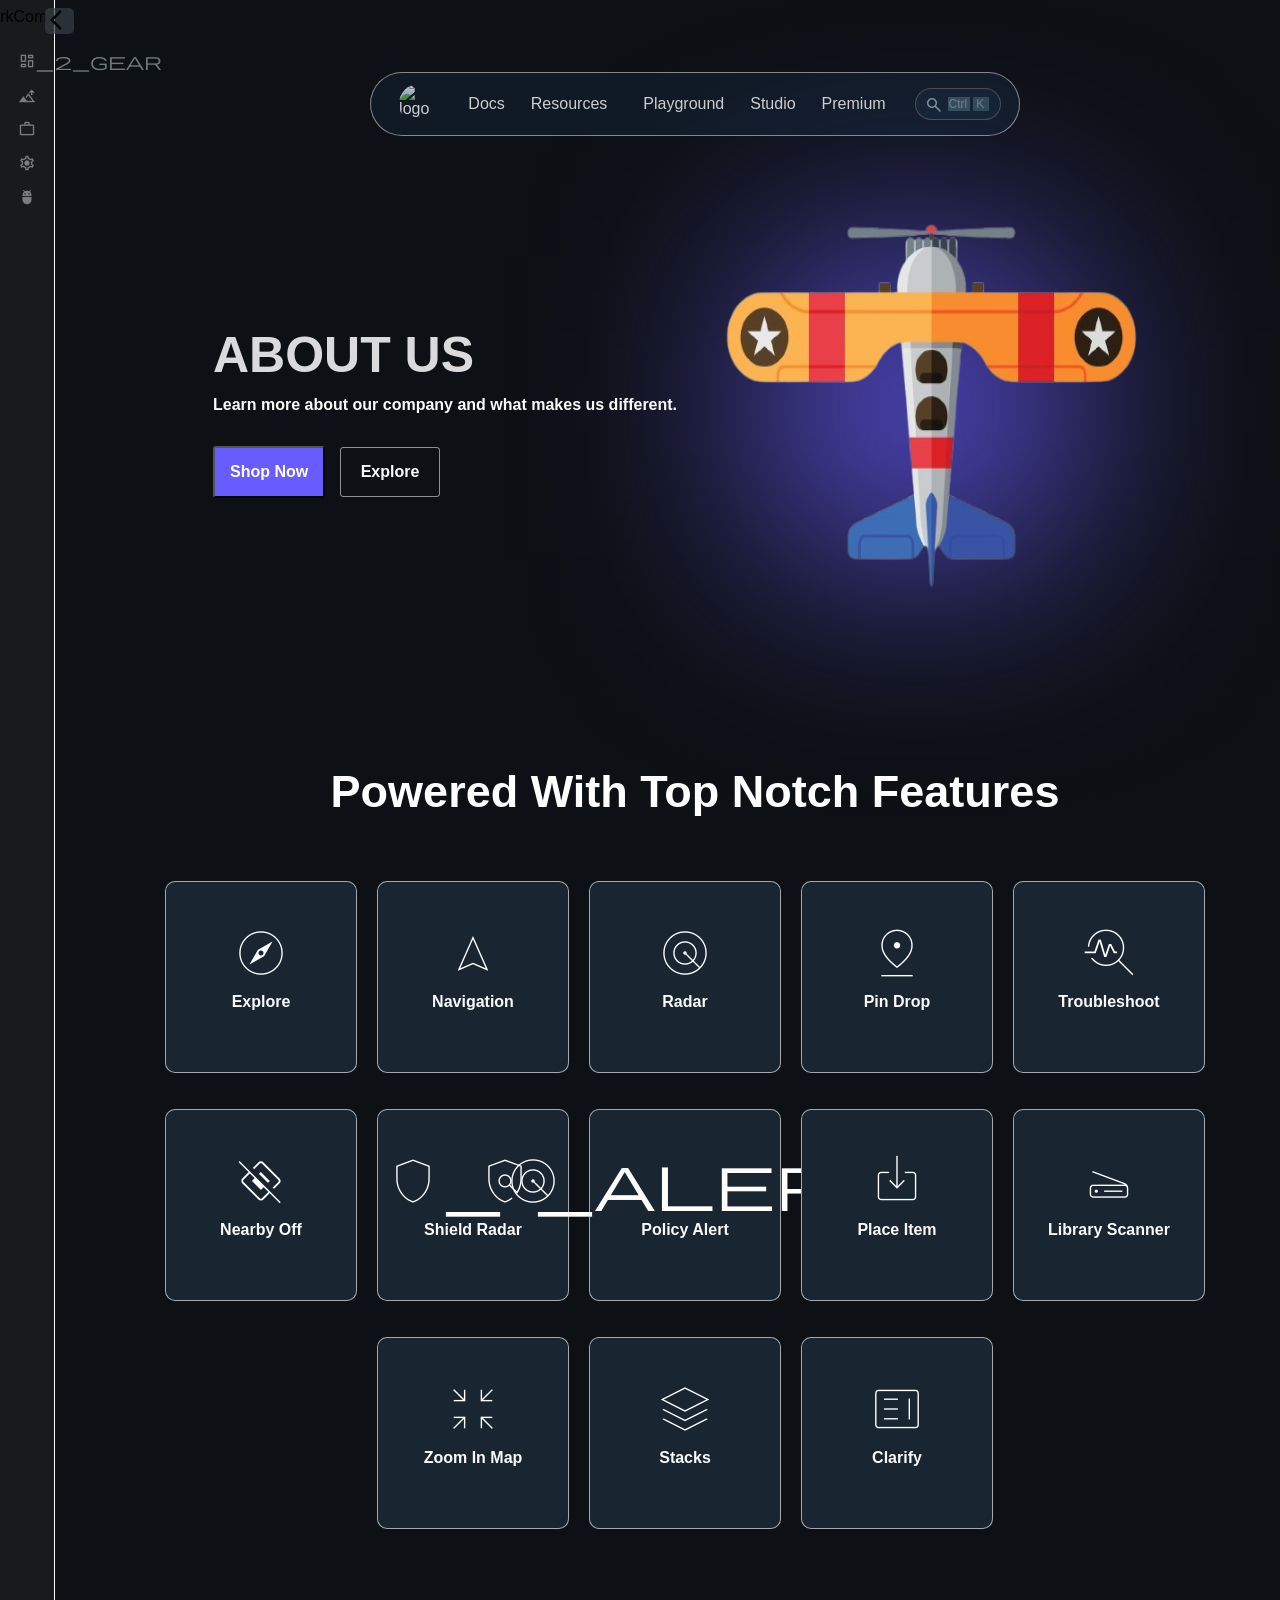
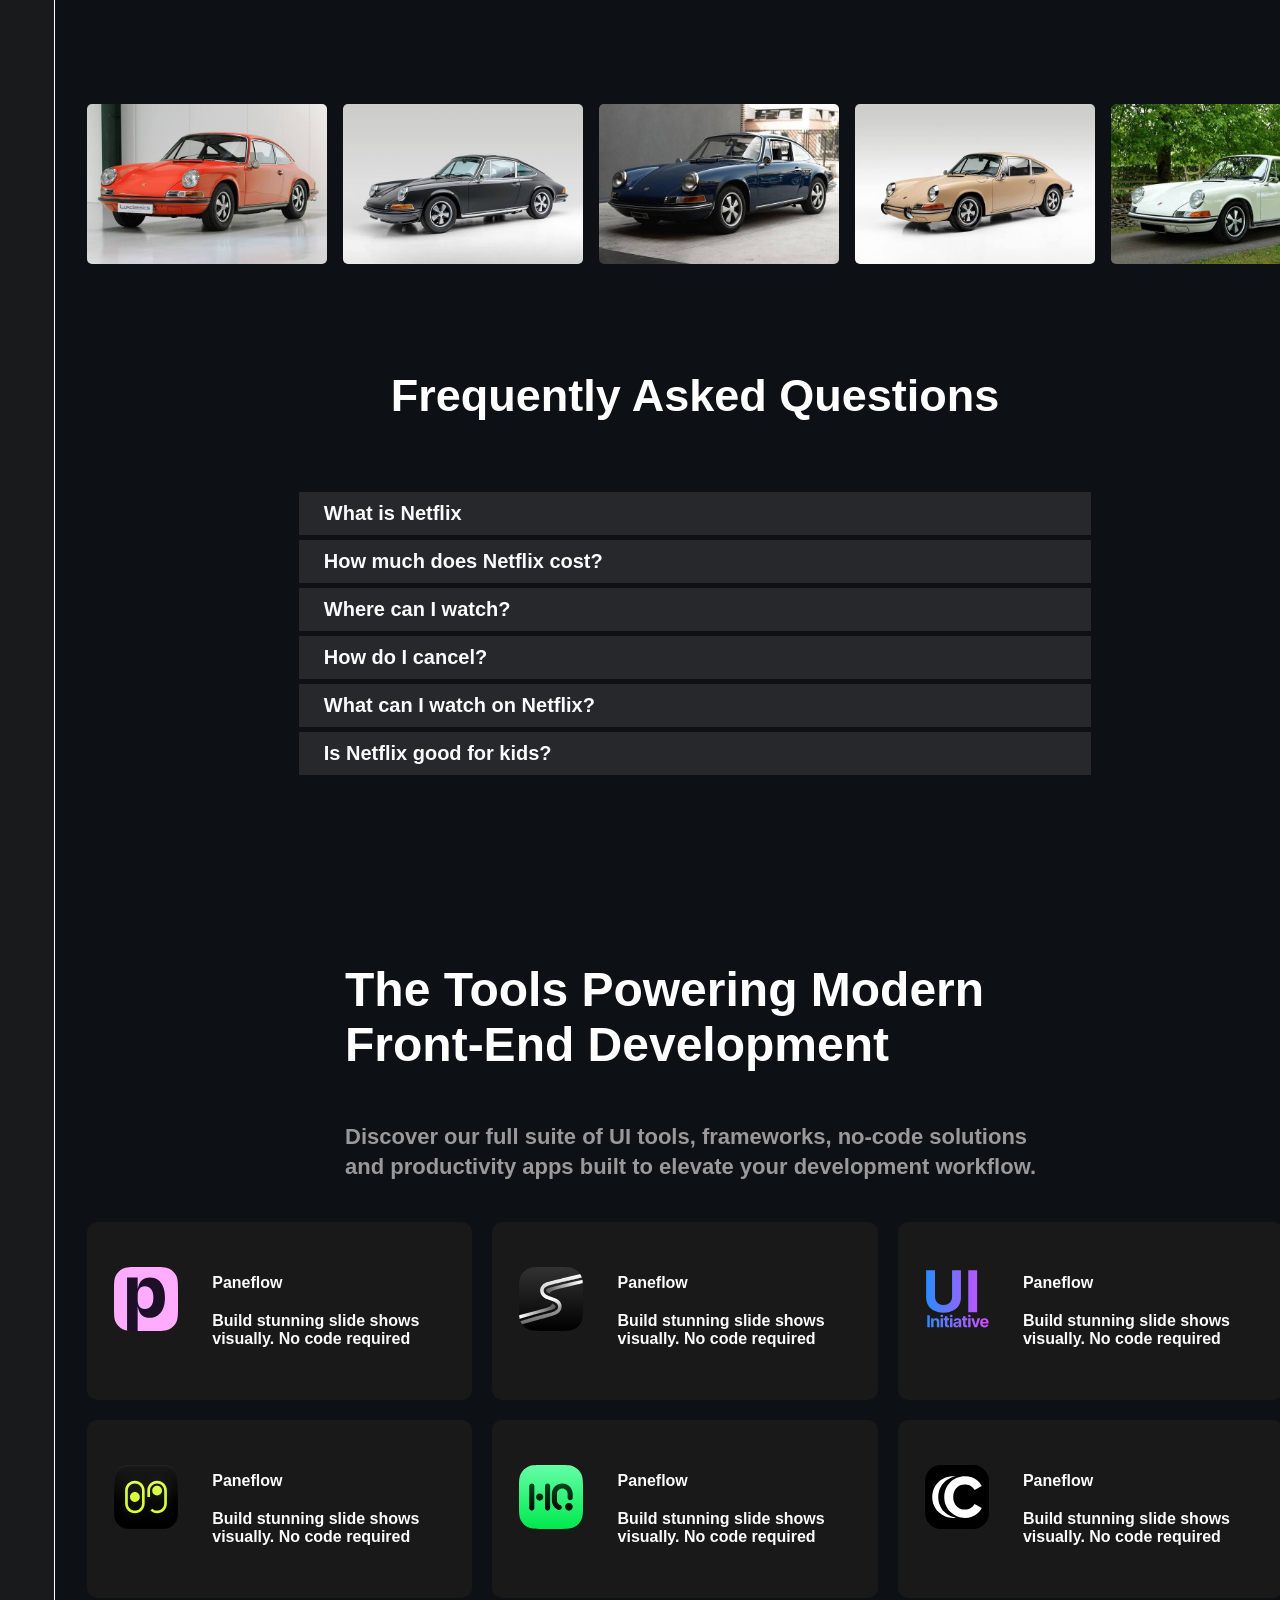
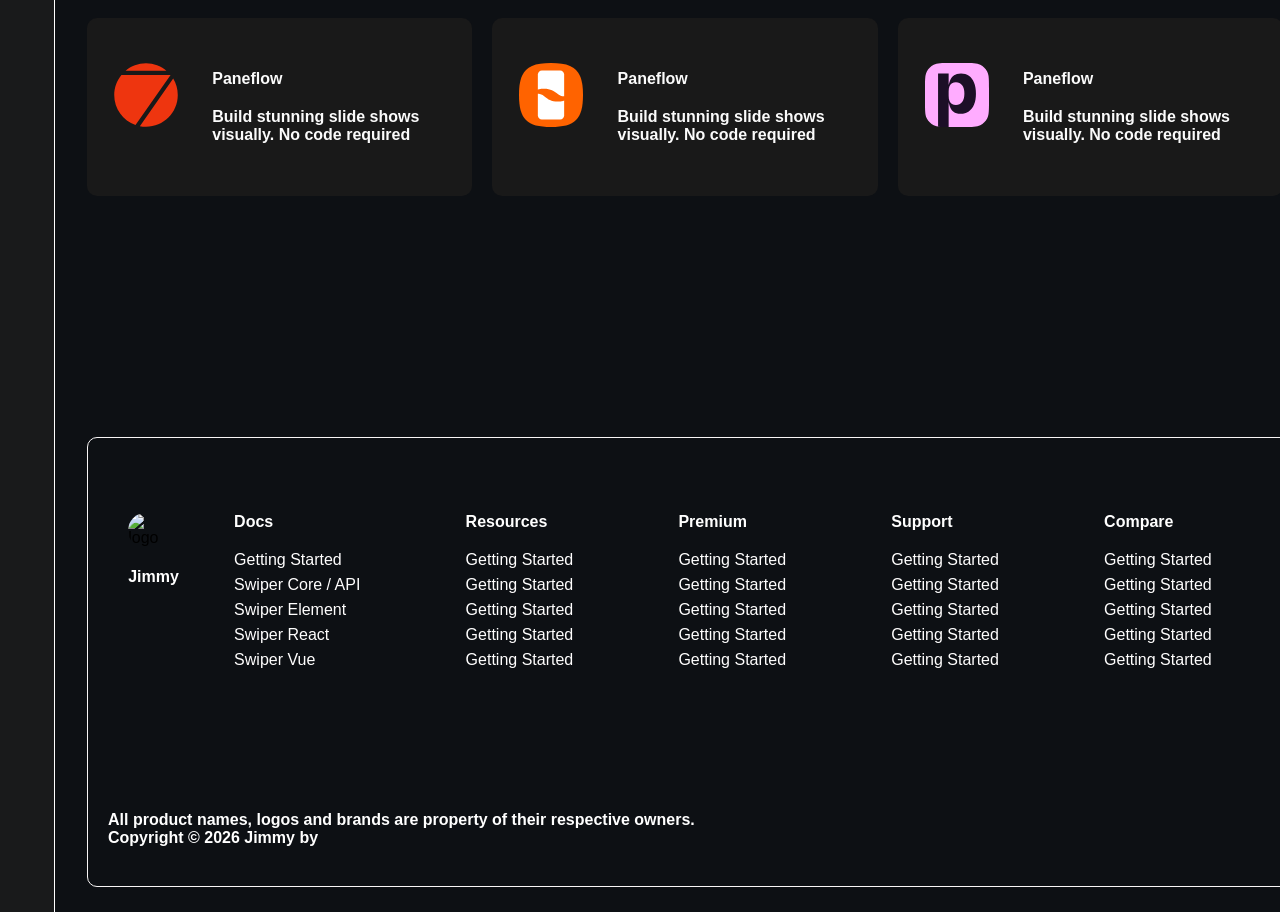
==== commit 4f257062: "Update about.html" ====
--- a/Pages/about.html
+++ b/Pages/about.html
@@ -26,7 +26,7 @@
 <aside class="sidebar">
 
   <header>
-<span class="logo">DarkCom</span>
+<span class="logo1">DarkCom</span>
 
 <button class="navy">
 <span class="material-symbols-outlined">
--- a/Assets/CSS/style.css
+++ b/Assets/CSS/style.css
@@ -1,4 +1,7 @@
 
+.app {
+  display: flex;
+}
 
 
 header {
@@ -8,8 +11,14 @@
   transition: all 0.3s ease;
 }
 
+.sidebar.open header {
+  justify-content: space-between;
+  padding-right: 10px;
+  margin-left: 40px;
+}
+
 .sidebar {
-  width: 250px;
+  width: 55px;
   background-color: #191a1b;
   border-right: 1px solid #fff;
   height: 100%;
@@ -23,14 +32,21 @@
 
 /* drag-to-open */
 
-.sidebar.collapsed {
-  width: 55px;
-}
-
-.sidebar.collapsed .sidelink .label {
-  display: none;
+.sidebar.open {
+  width: 250px;
+}
+.sidebar .sidelink .label {
+ display: none;
   /* opacity: 0; */
   pointer-events: none;
+}
+
+
+.sidebar.open .sidelink .label {
+
+  display:flex;
+  /* opacity: 0; */
+  pointer-events: non;
 }
 
 .sidelink .label {
@@ -43,39 +59,43 @@
   margin-top: 10px;
 }
 
-.sidebar.collapsed .logo {
-  opacity: 0;
+.sidebar.open .logo {
+  display: block;
 }
 
 .navy {
   margin-top: 8px;
   background-color: #363e46b6;
   border: none;
-  padding-left: 10px;
+  padding-left: 5px;
+  padding-right: 0px;
   transition: transform 0.2s ease;
   border-radius: 5px;
-  margin-left: 140px;
+  margin-left: -2px;
   font-size: 10px;
 }
+
+#navy-icon{
+font-size: 20px;
+padding: 1px;
+
+
+}
+
 .navy:hover {
   color: white;
-}
-
-.sidebar.collapsed .navy {
+  background-color: #050606;
+  margin-right: 2px;
+}
+
+.sidebar.open .navy {
   transform: rotate(180deg);
   margin-left: -70px;
 }
 
-.contyyy .main-content {
-  flex: 1;
-  padding: 20px;
-}
-
-.contyyy {
-  display: flex;
-}
-
-.sidelinks {
+
+
+.sidelinks{
   display: flex;
   flex-direction: column;
   align-items: flex-start;
@@ -86,11 +106,11 @@
   transition: all 0.3s ease;
 }
 
-.sidebar.collapsed .sidelinks {
+.sidebar.open .sidelink {
   margin-left: -5px;
 }
 .label {
-  margin-top: 20px;
+  margin-top: 0px;
   margin-left: 7px;
 }
 
@@ -103,21 +123,26 @@
   display: flex;
   align-items: center;
   justify-content: space-around;
+  
 }
 
 .sidelink a {
   padding: 8px 8px;
-  padding-right: 70px;
+  padding-right: px;
   list-style: none;
   text-decoration: none;
   color: #d5e2e27f;
   font-weight: 500;
   font-family: inter;
   transition: all 0.3s;
-}
-
-.sidebar.collapsed .sidelink a {
+  display: flex;
+  align-items: center;
+  justify-content: space-between;
+}
+
+.sidebar.open .sidelink a {
   padding: 10px;
+  padding-right: 110px;
 }
 
 .sidelink:hover a {
@@ -127,6 +152,21 @@
   margin-left: 3px;
 }
 
+
+.sidebar2{
+margin-top: 50px;
+margin-left: 10px;
+border: 1px solid #ffffff9a;
+margin-right: 15px;
+display: none;
+
+}
+
+.sidebar2.open{
+  display: block;
+}
+
+
 /* Navbar */
 
 .nav-conty {
@@ -136,6 +176,7 @@
   align-items: center;
   align-self: center;
   width: 100vw;
+  min-width:0;
 }
 
 .logos {
@@ -161,6 +202,9 @@
   margin-bottom: 0px;
   position: sticky;
   top: 15px;
+  min-width:0;
+  flex-wrap:wrap;
+ 
 }
 
 .navlinks {
@@ -270,22 +314,46 @@
   border-radius: 5px;
 }
 
+
+
 .s-head {
-  height: 50px;
-  width: 560px;
-  background-color: #fffffffc;
-  border-radius: 10px;
-  margin-top: 70px;
-  display: none;
-   position: absolute;
+     position:fixed;
+    inset:0;
+    background:rgba(36, 36, 36, 0.556);
+
+    display:flex;
+    justify-content:center;
+    align-items:flex-start;
+
+    padding-top:100px;
+
+    opacity:0;
+    visibility:hidden;
+
+    transition:.2s;
+
+    z-index:9999;
 }
 
 .s-head.active {
   display: flex;
   align-items: center;
   justify-content: center;
-  
-}
+
+
+     opacity:1;
+    visibility:visible;
+  
+}
+
+.search-modal{
+    width:min(650px,90%);
+    background:#fffcfc;
+    border-radius:12px;
+    padding:20px;
+    box-shadow:0 10px 30px rgba(0,0,0,.4);
+}
+
 
 input::placeholder {
   padding-left: 200px;
@@ -718,9 +786,9 @@
 /* Faq */
 
 .faq-conty {
-  height: 800px;
+  height: 600px;
   width: 100%;
-  background-color: #191a1b;
+  background-color: #0D1014;
   display: flex;
   flex-direction: column;
   align-items: center;
@@ -735,11 +803,11 @@
   font-size: 45px;
   color: #ffffff;
   margin-bottom: 70px;
-  margin-top: -250px;
+  margin-top: -80px;
 }
 
 .ques {
-  background-color: #26282B;
+  background-color:#26282B;
   padding: 10px 25px;
   font-size: 20px;
   display: flex;
@@ -749,11 +817,11 @@
 }
 
 .ques:hover {
-  background-color: #0D1014;
+  background-color:#0D1014;
 }
 
 .ans {
-  max-height: 0;
+  max-height:0;
   overflow: hidden;
   transition: max-height 0.3s ease-in-out;
 }
@@ -765,6 +833,12 @@
   border-top: 1px solid #03070b;
 }
 
+
+.faq.active .ans{
+  max-height: 300px;
+  
+}
+
 .faqy {
   color: #ffffff;
   font-weight: 900;
@@ -776,6 +850,15 @@
   align-items: center;
   justify-content: center;
   gap: 5px;
+}
+
+.faqy.active {
+  transform: rotate(45deg);
+
+}
+
+.faqy{
+  transition: all .5s;
 }
 
 /* Cards */
@@ -936,7 +1019,7 @@
   flex-direction: column;
   height: 90%;
   width: 100%;
-  background-color: #26282B;
+  background-color: #0D1014;
   padding: 10px 20px;
   border-radius: 10px;
   border: 1px solid #f8f6f6;
@@ -1054,6 +1137,40 @@
 
 
 
+
+
+@view-transition {
+  navigation: auto;
+}
+
+::view-transition-group(root){
+animation-duration: 3s;
+animation-timing-function: ease;
+
+}
+
+::view-transition-old(root){
+  animation-name: slide-out;
+}
+
+::view-transition-new(root) {
+  animation-name: slide-in;
+}
+
+@keyframes slide-out {
+to{
+  translate:-100vw;
+}
+ 
+}
+
+@keyframes slide-in {
+from{
+  translate:100vw;
+}
+ 
+}
+
 /*
 
 @keyframes slide {
